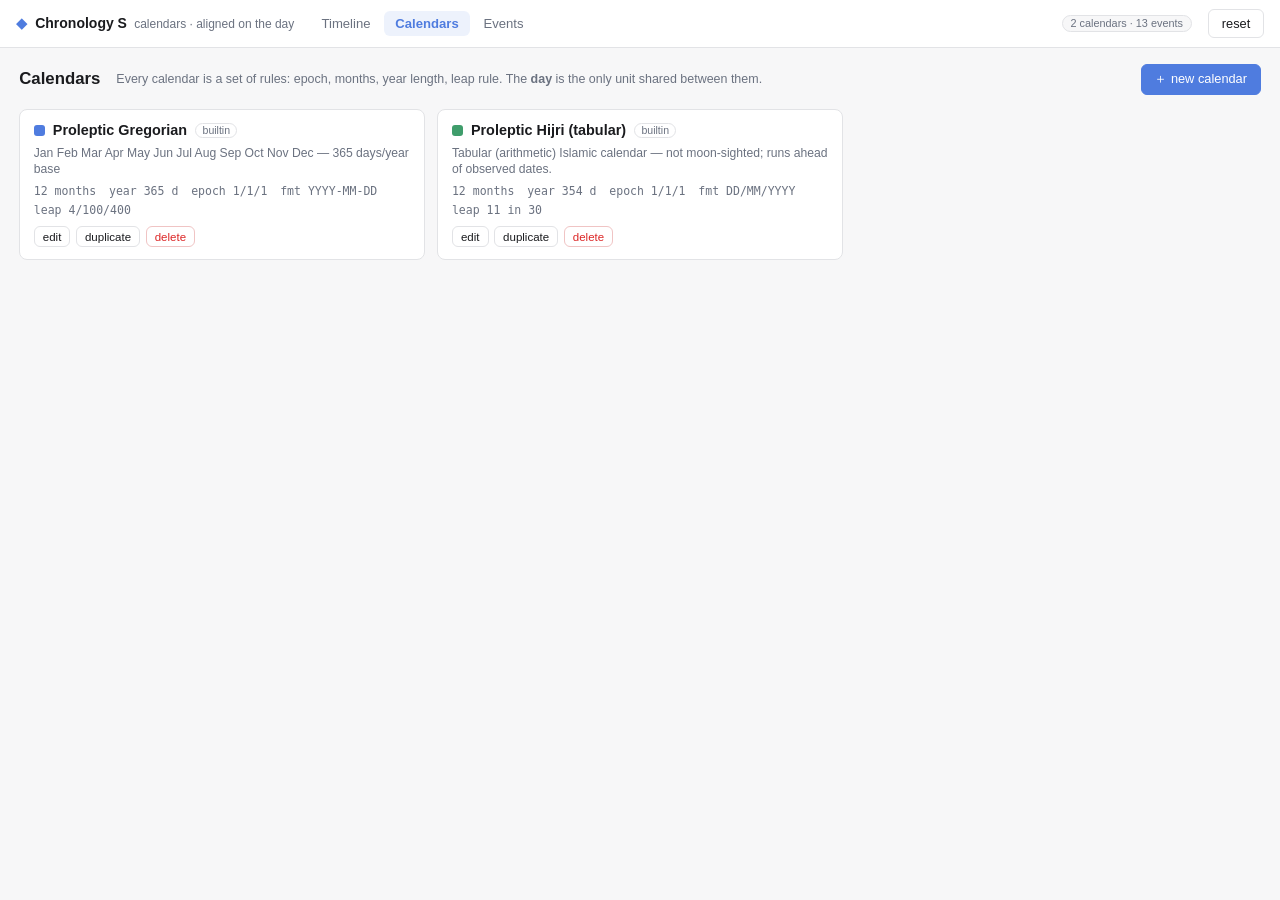
==== calendars.html @ b931f55a "Rebrand from Chronology X to Chronology S The UI still said Chronology X — a leftover from when this" ====
<!DOCTYPE html>
<html lang="en">
<head>
<meta charset="utf-8">
<meta name="viewport" content="width=device-width, initial-scale=1">
<title>Chronology S — Calendars</title>
<link rel="stylesheet" href="cal/styles.css">
</head>
<body>
<header class="top">
  <div class="brand">
    <span class="logo">◆</span>
    <span class="name">Chronology S</span>
    <span class="sub">calendars · aligned on the day</span>
  </div>
  <nav class="tabs">
    <a href="index.html">Timeline</a>
    <a class="on" href="calendars.html">Calendars</a>
    <a href="events.html">Events</a>
  </nav>
  <div class="spacer"></div>
  <span class="chip" id="storeChip" title="dummy data lives in localStorage — nothing is persisted to a server">dummy data</span>
  <button class="btn ghost" id="resetBtn" title="Restore the original dummy data">reset</button>
</header>

<main class="page">
  <div class="bar">
    <h1>Calendars</h1>
    <p class="hint">Every calendar is a set of rules: epoch, months, year length, leap rule.
       The <b>day</b> is the only unit shared between them.</p>
    <div class="spacer"></div>
    <button class="btn primary" id="newCalBtn">＋ new calendar</button>
  </div>

  <div id="calList" class="cards"></div>
  <div id="pageErr" class="err" hidden style="color:var(--danger);font-size:.78rem"></div>
  <div id="empty" class="empty" hidden>No calendars yet. Create one to start.</div>
</main>

<!-- ---- editor drawer ---- -->
<div class="scrim" id="scrim" hidden></div>
<aside class="drawer" id="drawer" hidden aria-label="Calendar editor" style="display:none">
  <div class="drawer-head">
    <h2 id="drawerTitle">Calendar</h2>
    <button class="x" id="drawerClose" title="Close">✕</button>
  </div>

  <div class="drawer-body">
    <label class="fld"><span>Name</span>
      <input id="fName" type="text" placeholder="e.g. Proleptic Gregorian"></label>

    <div class="row2">
      <label class="fld"><span>Epoch — day 1/1/1 is this day</span>
        <span class="stack">
          <select id="fEpochCal"></select>
          <span class="inline">
            <input id="fEpochD" type="number" min="1" max="31" value="1">
            <select id="fEpochM"></select>
            <input id="fEpochY" type="number" value="1">
          </span>
          <small class="err" id="fEpochErr"></small>
        </span>
      </label>
      <label class="fld"><span>Year numbering</span>
        <select id="fEra">
          <option value="ce">Common Era (1, 2, 3 … no year zero)</option>
          <option value="astro">Astronomical (… −1, 0, 1 … year zero exists)</option>
        </select></label>
    </div>

    <div class="fld">
      <span>Months</span>
      <table class="months" id="monthTable">
        <thead><tr><th>#</th><th>Name</th><th>Days</th><th></th></tr></thead>
        <tbody></tbody>
      </table>
      <div class="row">
        <button class="btn sm" id="addMonth">＋ month</button>
        <button class="btn sm" id="addLeapMonth">＋ leap month</button>
      </div>
      <small class="err" id="fMonthsErr"></small>
    </div>

    <div class="fld">
      <span>Leap rule</span>
      <div class="leapopts">
        <label class="radio"><input type="radio" name="leap" value="every4"> Every 4th year</label>
        <label class="radio"><input type="radio" name="leap" value="custom"> 4-year cycle, leap years</label>
        <label class="radio"><input type="radio" name="leap" value="none"> None (fixed year length)</label>
      </div>
      <div class="inline" id="leapCustom">
        <input id="fLeapCycle" type="number" min="4" value="30" title="cycle length in years">
        <input id="fLeapYears" type="text" value="2,3,5,7,10,13,16,18,21,24,26,29" title="leap years within the cycle">
      </div>
      <small class="muted" id="leapHint"></small>
    </div>

    <div class="fld">
      <span>Date format <small class="muted">(tokens: D, DD, M, MM, MMM, YYYY, BCE/CE)</small></span>
      <input id="fFmt" type="text" value="DD/MM/YYYY">
    </div>

    <div class="fld">
      <span>Colour</span>
      <input id="fColor" type="color" value="#4f7cdf">
    </div>

    <div class="fld">
      <span>Built-in preset <small class="muted">(replaces the rule fields below)</small></span>
      <div class="row" id="presets"></div>
    </div>

    <div class="preview">
      <div class="preview-h">Preview — round trip</div>
      <div class="preview-g" id="previewG"></div>
      <small class="err" id="fErr"></small>
    </div>
  </div>

  <div class="drawer-foot">
    <button class="btn danger" id="delBtn" hidden>delete</button>
    <div class="spacer"></div>
    <button class="btn ghost" id="cancelBtn">cancel</button>
    <button class="btn primary" id="saveBtn">save</button>
  </div>
</aside>

<script src="cal/engine.js?cb=20"></script>
<script src="cal/store.js?cb=20"></script>
<script src="cal/calendars.js?cb=20"></script>
</body>
</html>
---- cal/styles.css ----
/* Chronology S — shared UI styles */
:root {
  --bg: #f7f7f8; --surface: #fff; --border: #e2e3e6; --text: #1a1b1e; --muted: #6b7280;
  --accent: #4f7cdf; --accent-soft: #4f7cdf1a; --danger: #dc2626; --radius: 8px;
  --font: -apple-system, BlinkMacSystemFont, "Segoe UI", Roboto, sans-serif;
  --mono: ui-monospace, "SF Mono", Menlo, monospace;
}
* { box-sizing: border-box; }
html, body { height: 100%; }
body { margin: 0; font-family: var(--font); background: var(--bg); color: var(--text); font-size: 14px; }
h1 { font-size: 1.05rem; margin: 0; }
h2 { font-size: .95rem; margin: 0; }
a { color: inherit; }

/* header */
.top { display: flex; align-items: center; gap: 1rem; padding: .55rem 1rem;
  background: var(--surface); border-bottom: 1px solid var(--border); position: sticky; top: 0; z-index: 30; }
.brand { display: flex; align-items: baseline; gap: .45rem; }
.brand .logo { color: var(--accent); font-size: .95rem; }
.brand .name { font-weight: 650; }
.brand .sub { color: var(--muted); font-size: .75rem; }
.tabs { display: flex; gap: .15rem; }
.tabs a { text-decoration: none; font-size: .82rem; padding: .32rem .7rem; border-radius: 6px; color: var(--muted); }
.tabs a:hover { background: var(--bg); color: var(--text); }
.tabs a.on { background: var(--accent-soft); color: var(--accent); font-weight: 600; }
.spacer { flex: 1; }
.chip { font-size: .68rem; color: var(--muted); border: 1px solid var(--border); border-radius: 99px;
  padding: .1rem .5rem; background: var(--bg); }

/* buttons */
.btn { font: inherit; font-size: .8rem; padding: .38rem .8rem; border-radius: 6px; cursor: pointer;
  border: 1px solid var(--border); background: var(--surface); color: var(--text); }
.btn:hover { background: var(--bg); }
.btn.primary { background: var(--accent); border-color: var(--accent); color: #fff; }
.btn.primary:hover { filter: brightness(1.07); }
.btn.ghost { background: transparent; }
.btn.danger { color: var(--danger); border-color: #f0c4c4; }
.btn.danger:hover { background: #fef2f2; }
.btn.sm { font-size: .72rem; padding: .22rem .5rem; }
.btn.x { border: none; background: none; font-size: .9rem; color: var(--muted); padding: .2rem .4rem; }

/* page */
.page { padding: 1rem 1.2rem 2rem; }
.bar { display: flex; align-items: center; gap: 1rem; margin-bottom: .9rem; flex-wrap: wrap; }
.hint { color: var(--muted); font-size: .78rem; margin: 0; max-width: 52rem; }

/* cards (calendar list) */
.cards { display: grid; grid-template-columns: repeat(auto-fill, minmax(320px, 1fr)); gap: .8rem; }
.card { background: var(--surface); border: 1px solid var(--border); border-radius: var(--radius);
  padding: .75rem .85rem; display: flex; flex-direction: column; gap: .4rem; }
.card .top-row { display: flex; align-items: center; gap: .5rem; }
.card .dot { width: 11px; height: 11px; border-radius: 3px; flex: 0 0 auto; }
.card .name { font-weight: 600; font-size: .9rem; }
.card .kind { font-size: .66rem; color: var(--muted); border: 1px solid var(--border);
  border-radius: 99px; padding: .05rem .4rem; }
.card .desc { font-size: .76rem; color: var(--muted); line-height: 1.35; }
.card .meta { display: flex; flex-wrap: wrap; gap: .3rem .8rem; font-size: .72rem; color: var(--muted);
  font-family: var(--mono); }
.card .acts { display: flex; gap: .35rem; margin-top: .2rem; }

/* drawer */
.scrim { position: fixed; inset: 0; background: #0006; z-index: 40; }
.drawer { position: fixed; top: 0; right: 0; height: 100%; width: min(560px, 94vw); z-index: 50;
  background: var(--surface); border-left: 1px solid var(--border); display: flex; flex-direction: column;
  box-shadow: -8px 0 30px #0002; }
.drawer-head { display: flex; align-items: center; justify-content: space-between; padding: .8rem 1rem;
  border-bottom: 1px solid var(--border); }
.drawer-body { padding: 1rem; overflow-y: auto; display: flex; flex-direction: column; gap: .9rem; }
.drawer-foot { padding: .8rem 1rem; border-top: 1px solid var(--border); display: flex; gap: .5rem; align-items: center; }
.row2 { display: grid; grid-template-columns: 1fr 1fr; gap: .7rem; }
.row { display: flex; gap: .4rem; align-items: center; flex-wrap: wrap; }
.inline { display: inline-flex; gap: .35rem; align-items: center; }

/* form fields */
.fld { display: flex; flex-direction: column; gap: .3rem; }
.fld > span { font-size: .74rem; font-weight: 600; color: var(--muted); }
input, select { font: inherit; font-size: .82rem; padding: .36rem .5rem; border: 1px solid var(--border);
  border-radius: 6px; background: var(--surface); color: var(--text); width: 100%; }
input[type="color"] { padding: .1rem; height: 2rem; width: 3rem; }
input[type="radio"] { width: auto; }
.stack { display: flex; flex-direction: column; gap: .3rem; }
.err { color: var(--danger); font-size: .72rem; min-height: 0; }
.muted { color: var(--muted); font-weight: 400; font-size: .72rem; }
.radio { display: flex; align-items: center; gap: .35rem; font-size: .8rem; }
.leapopts { display: flex; flex-direction: column; gap: .3rem; }

/* months table */
.months { width: 100%; border-collapse: collapse; font-size: .8rem; }
.months th { text-align: left; font-size: .68rem; color: var(--muted); font-weight: 600; padding: .2rem .3rem; }
.months td { padding: .14rem .2rem; border-top: 1px solid var(--border); }
.months input { padding: .22rem .35rem; font-size: .78rem; }
.months .nm { width: 55%; }
.months .dy { width: 5.5rem; }

/* presets */
.preset { font-size: .72rem; border: 1px solid var(--border); border-radius: 99px; padding: .2rem .6rem;
  cursor: pointer; background: var(--surface); }
.preset:hover { border-color: var(--accent); color: var(--accent); }

/* preview + conversions */
.preview { border-top: 1px dashed var(--border); padding-top: .7rem; display: flex; flex-direction: column; gap: .4rem; }
.preview-h { font-size: .74rem; font-weight: 600; color: var(--muted); }
.preview-g { display: grid; grid-template-columns: repeat(auto-fill, minmax(180px, 1fr)); gap: .3rem .8rem;
  font-family: var(--mono); font-size: .74rem; }
.conv { display: flex; flex-direction: column; gap: .25rem; font-size: .78rem; }
.conv .line { display: flex; gap: .5rem; align-items: baseline; }
.conv .sw { width: 9px; height: 9px; border-radius: 2px; flex: 0 0 auto; align-self: center; }
.conv .nm { color: var(--muted); font-size: .72rem; min-width: 8.5rem; }

/* empty */
.empty { color: var(--muted); text-align: center; padding: 3rem; font-size: .85rem; }

/* events table */
.search { width: 200px; }
.tablewrap { background: var(--surface); border: 1px solid var(--border); border-radius: var(--radius);
  overflow: hidden; }
.tbl { width: 100%; border-collapse: collapse; font-size: .8rem; }
.tbl th { text-align: left; font-size: .68rem; text-transform: uppercase; letter-spacing: .03em;
  color: var(--muted); padding: .5rem .7rem; border-bottom: 1px solid var(--border); background: var(--bg); }
.tbl td { padding: .5rem .7rem; border-bottom: 1px solid var(--border); vertical-align: top; }
.tbl tr:last-child td { border-bottom: none; }
.tbl .grow { width: 40%; }
.tbl .ttl { font-weight: 550; }
.tbl .note { color: var(--muted); font-size: .72rem; }
.tbl .mono { font-family: var(--mono); font-size: .74rem; }
.tbl .acts { white-space: nowrap; }
.other { display: flex; flex-direction: column; gap: .15rem; }
.other .line { display: flex; gap: .4rem; font-family: var(--mono); font-size: .72rem; align-items: baseline; }
.other .sw { width: 8px; height: 8px; border-radius: 2px; flex: 0 0 auto; align-self: center; }

/* ---------- timeline (index.html) ---------- */
.tl-nav { display: flex; gap: .35rem; align-items: center; flex-wrap: wrap; margin-bottom: .6rem; }
.tl-nav .range { font-family: var(--mono); font-size: .72rem; color: var(--muted); }
#vt-scroll { overflow: auto; height: calc(100vh - 140px); border: 1px solid var(--border);
  border-radius: var(--radius); background: var(--surface); position: relative; }
#vt-inner { position: relative; display: flex; min-width: max-content; }
/* year ruler — sticky, labels only, NOT a data column */
.ruler { position: sticky; left: 0; z-index: 8; flex: 0 0 auto;
  background: #fafafbee; border-right: 1px solid var(--border); }
.ruler .col-head { justify-content: flex-start; }
.ruler-body { position: relative; }
.ruler-lab { position: absolute; left: .35rem; transform: translateY(-50%);
  font-family: var(--mono); font-size: .64rem; color: var(--muted); white-space: nowrap; }
.col { position: relative; border-right: 1px solid var(--border); flex: 0 0 auto; }
.col-head { position: sticky; top: 0; z-index: 6; background: #fafafbee; padding: .4rem .5rem;
  border-bottom: 1px solid var(--border); font-size: .74rem; font-weight: 600; min-height: 2.9rem; }
.col-head .sub { display: block; font-weight: 400; font-size: .64rem; color: var(--muted); font-family: var(--mono); }
.col-head .dot { display: inline-block; width: 9px; height: 9px; border-radius: 2px; margin-right: .3rem; }
.col-body { position: relative; }
.mark { position: absolute; left: 3px; right: 3px; border-radius: 3px; opacity: .5; }
.mark.year { height: 1px; background: var(--border); }
.mark.dec { height: 1px; background: #d7dae0; }
.mark.lab { font-family: var(--mono); font-size: .62rem; color: var(--muted); background: none;
  transform: translateY(-50%); padding-left: .3rem; height: auto; }
.axis-lab { position: absolute; right: .35rem; transform: translateY(-50%);
  font-family: var(--mono); font-size: .64rem; color: var(--muted); }
.ev { position: absolute; border: 1px solid; border-radius: 5px; padding: .12rem .3rem;
  font-size: .68rem; line-height: 1.2; background: #fff; overflow: hidden; cursor: default; white-space: nowrap; }
.ev.point { height: auto; }
.ev .yr { font-family: var(--mono); font-size: .6rem; color: var(--muted); }
.cross { position: absolute; left: 0; right: 0; border-top: 1px dashed var(--accent); z-index: 9;
  pointer-events: none; }
.readout { position: fixed; bottom: .7rem; left: 50%; transform: translateX(-50%); z-index: 20;
  background: #1f2937ee; color: #fff; font-family: var(--mono); font-size: .72rem;
  padding: .3rem .7rem; border-radius: 99px; pointer-events: none; opacity: 0; transition: opacity .12s; }
.readout.on { opacity: 1; }
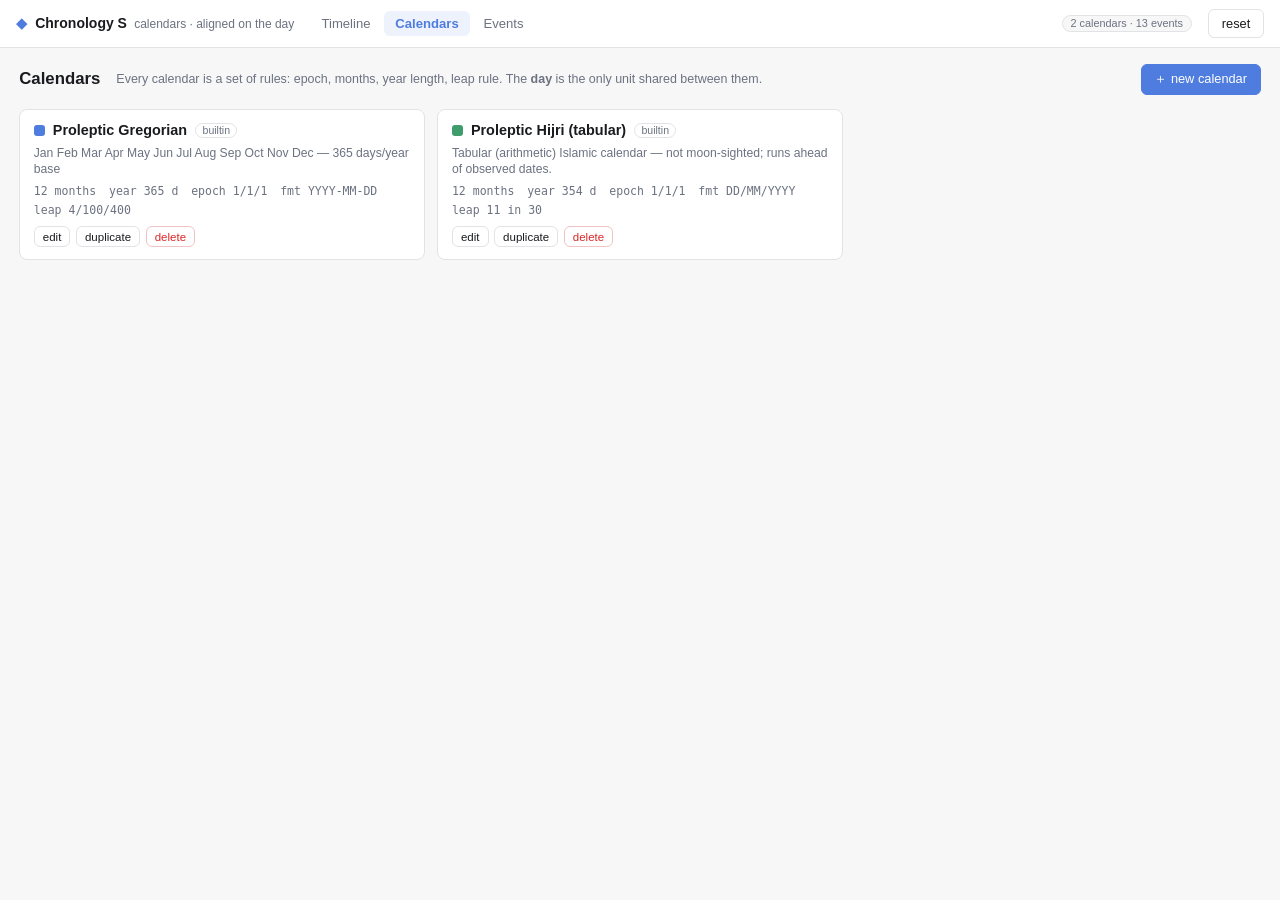
==== commit 848d9f7c: "Fix header height drift and crosshair offset (found by real-browser check) Verified against rendered" ====
--- a/calendars.html
+++ b/calendars.html
@@ -125,8 +125,8 @@
   </div>
 </aside>
 
-<script src="cal/engine.js?cb=20"></script>
-<script src="cal/store.js?cb=20"></script>
-<script src="cal/calendars.js?cb=20"></script>
+<script src="cal/engine.js?cb=30"></script>
+<script src="cal/store.js?cb=30"></script>
+<script src="cal/calendars.js?cb=30"></script>
 </body>
 </html>
--- a/cal/styles.css
+++ b/cal/styles.css
@@ -142,9 +142,15 @@
 .ruler-lab { position: absolute; left: .35rem; transform: translateY(-50%);
   font-family: var(--mono); font-size: .64rem; color: var(--muted); white-space: nowrap; }
 .col { position: relative; border-right: 1px solid var(--border); flex: 0 0 auto; }
+/* Fixed height, NOT min-height: a wrapping column name (e.g. "Proleptic Hijri
+   (tabular)") would otherwise stretch one header and break ruler/column
+   alignment by exactly the extra line. */
 .col-head { position: sticky; top: 0; z-index: 6; background: #fafafbee; padding: .4rem .5rem;
-  border-bottom: 1px solid var(--border); font-size: .74rem; font-weight: 600; min-height: 2.9rem; }
-.col-head .sub { display: block; font-weight: 400; font-size: .64rem; color: var(--muted); font-family: var(--mono); }
+  border-bottom: 1px solid var(--border); font-size: .74rem; font-weight: 600;
+  height: 2.9rem; overflow: hidden; display: flex; flex-direction: column;
+  justify-content: flex-start; }
+.col-head .sub { display: block; font-weight: 400; font-size: .64rem; color: var(--muted);
+  font-family: var(--mono); white-space: nowrap; overflow: hidden; text-overflow: ellipsis; }
 .col-head .dot { display: inline-block; width: 9px; height: 9px; border-radius: 2px; margin-right: .3rem; }
 .col-body { position: relative; }
 .mark { position: absolute; left: 3px; right: 3px; border-radius: 3px; opacity: .5; }
@@ -158,8 +164,10 @@
   font-size: .68rem; line-height: 1.2; background: #fff; overflow: hidden; cursor: default; white-space: nowrap; }
 .ev.point { height: auto; }
 .ev .yr { font-family: var(--mono); font-size: .6rem; color: var(--muted); }
-.cross { position: absolute; left: 0; right: 0; border-top: 1px dashed var(--accent); z-index: 9;
-  pointer-events: none; }
+.cross { position: absolute; top: 0; border-top: 1px dashed var(--accent); z-index: 9;
+  pointer-events: none;
+  /* span every column even though it lives inside the first column's body */
+  width: 9999px; max-width: none; left: 0; right: auto; }
 .readout { position: fixed; bottom: .7rem; left: 50%; transform: translateX(-50%); z-index: 20;
   background: #1f2937ee; color: #fff; font-family: var(--mono); font-size: .72rem;
   padding: .3rem .7rem; border-radius: 99px; pointer-events: none; opacity: 0; transition: opacity .12s; }
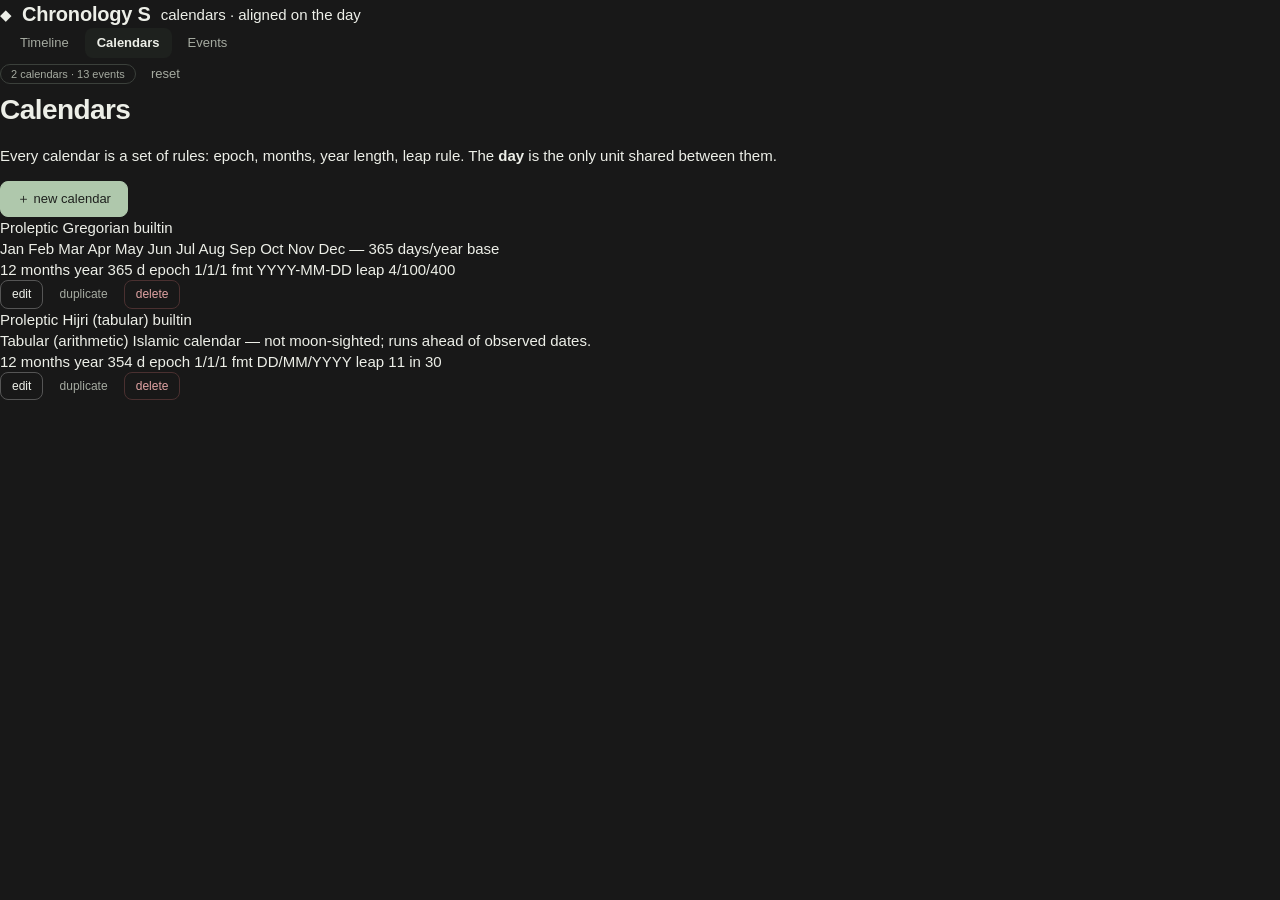
==== commit 2926f997: "Header/toolbar restructure - removed the 'One moment, many dates' heading and its date/sub line - mo" ====
--- a/calendars.html
+++ b/calendars.html
@@ -4,7 +4,7 @@
 <meta charset="utf-8">
 <meta name="viewport" content="width=device-width, initial-scale=1">
 <title>Chronology S — Calendars</title>
-<link rel="stylesheet" href="cal/styles.css">
+<link rel="stylesheet" href="cal/styles.css?cb=4">
 </head>
 <body>
 <header class="top">
--- a/cal/styles.css
+++ b/cal/styles.css
@@ -1,174 +1,242 @@
-/* Chronology S — shared UI styles */
+/* Chronology S — dark theme.
+   Palette SAMPLED from the reference screenshot (2026-11-17), not eyeballed:
+   the reference is green-tinted charcoal, not neutral grey. */
 :root {
-  --bg: #f7f7f8; --surface: #fff; --border: #e2e3e6; --text: #1a1b1e; --muted: #6b7280;
-  --accent: #4f7cdf; --accent-soft: #4f7cdf1a; --danger: #dc2626; --radius: 8px;
-  --font: -apple-system, BlinkMacSystemFont, "Segoe UI", Roboto, sans-serif;
+  --bg: #181818;          /* outer canvas                      */
+  --panel: #282c28;       /* main panel / sidebar              */
+  --panel-2: #1e211e;     /* inset / hover / header            */
+  --border: #3b403b;      /* dividers                          */
+  --border-soft: #333833; /* faint dividers                    */
+  --text: #edefe8;        /* off-white, slightly warm          */
+  --muted: #a5aaa0;       /* secondary text                    */
+  --accent: #afc8ac;      /* sage                               */
+  --accent-ink: #1e211e;
+  --accent-dim: #8fa88f;
+  --radius: 24px;
+  --radius-sm: 8px;
+  --font: -apple-system, BlinkMacSystemFont, "SF Pro Display", "Inter", "Segoe UI", Roboto, sans-serif;
   --mono: ui-monospace, "SF Mono", Menlo, monospace;
+  --shadow: 0 20px 40px rgba(0, 0, 0, .5);
 }
 * { box-sizing: border-box; }
 html, body { height: 100%; }
-body { margin: 0; font-family: var(--font); background: var(--bg); color: var(--text); font-size: 14px; }
-h1 { font-size: 1.05rem; margin: 0; }
+body { margin: 0; font-family: var(--font); background: var(--bg); color: var(--text);
+       font-size: 15px; line-height: 1.4; }
+a { color: inherit; }
+h1 { font-size: 28px; font-weight: 700; margin: 0; letter-spacing: -.02em; }
 h2 { font-size: .95rem; margin: 0; }
-a { color: inherit; }
-
-/* header */
-.top { display: flex; align-items: center; gap: 1rem; padding: .55rem 1rem;
-  background: var(--surface); border-bottom: 1px solid var(--border); position: sticky; top: 0; z-index: 30; }
-.brand { display: flex; align-items: baseline; gap: .45rem; }
-.brand .logo { color: var(--accent); font-size: .95rem; }
-.brand .name { font-weight: 650; }
-.brand .sub { color: var(--muted); font-size: .75rem; }
-.tabs { display: flex; gap: .15rem; }
-.tabs a { text-decoration: none; font-size: .82rem; padding: .32rem .7rem; border-radius: 6px; color: var(--muted); }
-.tabs a:hover { background: var(--bg); color: var(--text); }
-.tabs a.on { background: var(--accent-soft); color: var(--accent); font-weight: 600; }
+
+/* ---------- shell ---------- */
+.app { display: flex; flex-direction: column; height: 100vh; padding: 20px; gap: 0; }
+.topbar { display: flex; align-items: center; gap: 16px; background: var(--panel);
+          border: 1px solid var(--border-soft); border-radius: var(--radius) var(--radius) 0 0;
+          padding: 16px 20px; min-height: 60px; }
+.brand { display: flex; align-items: center; gap: 10px; }
+.brand .mark { width: 32px; height: 32px; border-radius: 50%; background: #343833;
+               display: grid; place-items: center; flex: 0 0 auto; }
+.brand .mark svg { width: 17px; height: 17px; stroke: var(--muted); }
+.brand .name { font-size: 20px; font-weight: 700; letter-spacing: -.01em; }
+.tabs { display: flex; gap: 4px; margin-left: 8px; }
+.tabs a { text-decoration: none; font-size: 13px; padding: 6px 12px; border-radius: var(--radius-sm);
+          color: var(--muted); }
+.tabs a:hover { color: var(--text); background: var(--panel-2); }
+.tabs a.on { background: var(--panel-2); color: var(--text); font-weight: 600; }
 .spacer { flex: 1; }
-.chip { font-size: .68rem; color: var(--muted); border: 1px solid var(--border); border-radius: 99px;
-  padding: .1rem .5rem; background: var(--bg); }
-
-/* buttons */
-.btn { font: inherit; font-size: .8rem; padding: .38rem .8rem; border-radius: 6px; cursor: pointer;
-  border: 1px solid var(--border); background: var(--surface); color: var(--text); }
-.btn:hover { background: var(--bg); }
-.btn.primary { background: var(--accent); border-color: var(--accent); color: #fff; }
-.btn.primary:hover { filter: brightness(1.07); }
-.btn.ghost { background: transparent; }
-.btn.danger { color: var(--danger); border-color: #f0c4c4; }
-.btn.danger:hover { background: #fef2f2; }
-.btn.sm { font-size: .72rem; padding: .22rem .5rem; }
-.btn.x { border: none; background: none; font-size: .9rem; color: var(--muted); padding: .2rem .4rem; }
-
-/* page */
-.page { padding: 1rem 1.2rem 2rem; }
-.bar { display: flex; align-items: center; gap: 1rem; margin-bottom: .9rem; flex-wrap: wrap; }
-.hint { color: var(--muted); font-size: .78rem; margin: 0; max-width: 52rem; }
-
-/* cards (calendar list) */
-.cards { display: grid; grid-template-columns: repeat(auto-fill, minmax(320px, 1fr)); gap: .8rem; }
-.card { background: var(--surface); border: 1px solid var(--border); border-radius: var(--radius);
-  padding: .75rem .85rem; display: flex; flex-direction: column; gap: .4rem; }
-.card .top-row { display: flex; align-items: center; gap: .5rem; }
-.card .dot { width: 11px; height: 11px; border-radius: 3px; flex: 0 0 auto; }
-.card .name { font-weight: 600; font-size: .9rem; }
-.card .kind { font-size: .66rem; color: var(--muted); border: 1px solid var(--border);
-  border-radius: 99px; padding: .05rem .4rem; }
-.card .desc { font-size: .76rem; color: var(--muted); line-height: 1.35; }
-.card .meta { display: flex; flex-wrap: wrap; gap: .3rem .8rem; font-size: .72rem; color: var(--muted);
-  font-family: var(--mono); }
-.card .acts { display: flex; gap: .35rem; margin-top: .2rem; }
-
-/* drawer */
-.scrim { position: fixed; inset: 0; background: #0006; z-index: 40; }
-.drawer { position: fixed; top: 0; right: 0; height: 100%; width: min(560px, 94vw); z-index: 50;
-  background: var(--surface); border-left: 1px solid var(--border); display: flex; flex-direction: column;
-  box-shadow: -8px 0 30px #0002; }
-.drawer-head { display: flex; align-items: center; justify-content: space-between; padding: .8rem 1rem;
-  border-bottom: 1px solid var(--border); }
-.drawer-body { padding: 1rem; overflow-y: auto; display: flex; flex-direction: column; gap: .9rem; }
-.drawer-foot { padding: .8rem 1rem; border-top: 1px solid var(--border); display: flex; gap: .5rem; align-items: center; }
-.row2 { display: grid; grid-template-columns: 1fr 1fr; gap: .7rem; }
-.row { display: flex; gap: .4rem; align-items: center; flex-wrap: wrap; }
-.inline { display: inline-flex; gap: .35rem; align-items: center; }
-
-/* form fields */
-.fld { display: flex; flex-direction: column; gap: .3rem; }
-.fld > span { font-size: .74rem; font-weight: 600; color: var(--muted); }
-input, select { font: inherit; font-size: .82rem; padding: .36rem .5rem; border: 1px solid var(--border);
-  border-radius: 6px; background: var(--surface); color: var(--text); width: 100%; }
-input[type="color"] { padding: .1rem; height: 2rem; width: 3rem; }
+.chip { font-size: 11px; color: var(--muted); border: 1px solid var(--border);
+       border-radius: 99px; padding: 3px 10px; background: transparent; }
+
+/* ---------- buttons ---------- */
+.btn { font: inherit; font-size: 13px; padding: 8px 16px; border-radius: var(--radius-sm);
+       cursor: pointer; border: 1px solid #555; background: transparent; color: var(--text); }
+.btn:hover { background: var(--panel-2); }
+.btn.primary { background: var(--accent); border-color: var(--accent); color: var(--accent-ink);
+               font-weight: 500; }
+.btn.primary:hover { filter: brightness(1.06); }
+.btn.pill { border-radius: 20px; color: var(--muted); }
+.btn.ghost { border-color: transparent; color: var(--muted); padding: 6px 10px; }
+.btn.ghost:hover { color: var(--text); background: var(--panel-2); }
+.btn.danger { color: #e0a3a3; border-color: #4a3030; }
+.btn.danger:hover { background: #2a1c1c; }
+.btn.sm { font-size: 12px; padding: 5px 11px; }
+.btn.icon { width: 34px; height: 34px; padding: 0; display: grid; place-items: center;
+            border-radius: var(--radius-sm); font-size: 15px; line-height: 1; }
+
+/* ---------- body: sidebar + main ---------- */
+.body { flex: 1; display: flex; min-height: 0; background: var(--panel);
+        border: 1px solid var(--border-soft); border-top: none;
+        border-radius: 0 0 var(--radius) var(--radius); overflow: hidden; }
+.side { width: 260px; flex: 0 0 260px; border-right: 1px solid var(--border);
+        padding: 20px; overflow-y: auto; background: var(--panel-2); }
+.side .label { font-size: 11px; letter-spacing: 1px; text-transform: uppercase;
+               color: var(--muted); margin: 0 0 14px; font-weight: 600; }
+.side .label:not(:first-child) { margin-top: 26px; }
+
+.cal-item { display: flex; align-items: center; gap: 10px; padding: 9px 8px;
+            border-radius: var(--radius-sm); cursor: default; }
+.cal-item:hover { background: var(--panel-2); }
+.cal-item.off { opacity: .42; }
+.cal-item .dot { width: 8px; height: 8px; border-radius: 50%; flex: 0 0 auto; }
+.cal-item .txt { flex: 1; min-width: 0; }
+.cal-item .t { font-size: 15px; color: var(--text); white-space: nowrap; overflow: hidden;
+               text-overflow: ellipsis; }
+.cal-item .s { font-size: 12px; color: var(--muted); white-space: nowrap; overflow: hidden;
+               text-overflow: ellipsis; }
+.cal-item .acts { display: none; gap: 2px; }
+.cal-item:hover .acts { display: flex; }
+.cal-item .acts .btn { width: 24px; height: 24px; padding: 0; font-size: 12px; }
+
+/* checkbox */
+.cb { width: 16px; height: 16px; border-radius: 4px; border: 1px solid #555;
+      background: transparent; flex: 0 0 auto; cursor: pointer; position: relative; padding: 0; }
+.cb[aria-checked="true"] { background: var(--accent-dim); border-color: var(--accent-dim); }
+.cb[aria-checked="true"]::after { content: ""; position: absolute; left: 4.5px; top: 2px;
+      width: 4px; height: 8px; border: solid #fff; border-width: 0 2px 2px 0;
+      transform: rotate(42deg); }
+
+.main { flex: 1; min-width: 0; display: flex; flex-direction: column; overflow: hidden;
+        background: var(--panel); padding: 16px 0 0; }
+.main-head { padding: 22px 20px 14px; }
+.main-head .sub { color: var(--muted); font-size: 15px; margin-top: 6px; }
+.main-head .row { display: flex; align-items: center; gap: 10px; }
+.main-head .nav { margin-left: auto; display: flex; align-items: center; gap: 6px; }
+/* the toolbar select must hug its content — the generic input/select width:100%
+   rule otherwise makes it 900px wide and wraps the whole toolbar */
+.select { font: inherit; font-size: 13px; padding: 7px 12px; border-radius: var(--radius-sm);
+          border: 1px solid #555; background: transparent; color: var(--text); width: auto; }
+
+/* ---------- timeline ---------- */
+/* The timeline sits in its own inset panel: rounded corners on the darker
+   canvas, distinct from the lighter sidebar/tools around it. */
+.tl-panel { background: var(--bg); border: 1px solid var(--border-soft);
+            border-radius: var(--radius); margin: 0 16px 16px; overflow: hidden;
+            display: flex; flex-direction: column; min-height: 0; }
+.tl-tools { display: flex; align-items: center; gap: 8px; padding: 10px 16px;
+            background: var(--panel-2); border-bottom: 1px solid var(--border-soft);
+            flex-wrap: wrap; }
+.tl-tools .range { margin-left: auto; font-family: var(--mono); font-size: 12px; color: var(--muted); }
+/* slim, centred readout strip — just tall enough for one line */
+.tl-range { padding: 5px 16px; background: var(--panel-2); border-bottom: 1px solid var(--border-soft);
+            text-align: center; }
+.tl-range .range { font-family: var(--mono); font-size: 11px; color: var(--muted); }
+#vt-scroll { flex: 1; overflow: auto; position: relative; background: var(--bg);
+             border-radius: 0 0 calc(var(--radius) - 1px) calc(var(--radius) - 1px); }
+#vt-inner { position: relative; display: flex; min-width: max-content; }
+
+/* year ruler — matches the panel so its sticky header reads as one surface */
+.ruler { position: sticky; left: 0; z-index: 8; flex: 0 0 auto; width: 78px;
+         background: var(--panel); border-right: 1px solid var(--border); }
+.ruler .col-head { background: var(--panel); }
+.ruler-body { position: relative; }
+.ruler-lab { position: absolute; left: 10px; transform: translateY(-50%);
+             font-family: var(--mono); font-size: 11px; color: var(--muted); white-space: nowrap; }
+
+.col { position: relative; border-right: 1px solid var(--border-soft); flex: 0 0 auto; }
+.col-head { position: sticky; top: 0; z-index: 6; background: var(--panel); padding: 10px 12px;
+            border-bottom: 1px solid var(--border); font-size: 14px; font-weight: 600;
+            height: 46px; overflow: hidden; display: flex; flex-direction: column;
+            justify-content: flex-start; }
+.col-head .sub { display: block; font-weight: 400; font-size: 11px; color: var(--muted);
+                 font-family: var(--mono); white-space: nowrap; overflow: hidden;
+                 text-overflow: ellipsis; }
+.col-head .dot { display: inline-block; width: 8px; height: 8px; border-radius: 50%;
+                 margin-right: 6px; vertical-align: middle; }
+.col-head .tag { display: inline-block; font-size: 10px; color: var(--muted);
+                 border: 1px solid var(--border); border-radius: 99px; padding: 0 6px;
+                 margin-left: 6px; font-weight: 400; vertical-align: middle; }
+.col-head .warn { display: block; font-size: 10px; color: #e0a3a3; }
+.col-body { position: relative; }
+
+.mark { position: absolute; left: 4px; right: 4px; border-radius: 2px; opacity: .5; }
+.mark.year { height: 1px; background: var(--border); }
+.mark.dec { height: 1px; background: #2c2c2e; }
+.mark.lab { font-family: var(--mono); font-size: 10px; color: var(--muted); background: none;
+            transform: translateY(-50%); padding-left: 8px; height: auto; opacity: 1; }
+
+.ev { position: absolute; border: none; border-radius: var(--radius-sm); padding: 5px 10px;
+      font-size: 13px; line-height: 1.25; color: #fff; overflow: hidden; cursor: default;
+      white-space: nowrap; text-overflow: ellipsis; background: #364038; }
+.ev .yr { display: block; font-family: var(--mono); font-size: 10px; opacity: .75; }
+.ev.point { height: auto; }
+.ev.span { opacity: .85; }
+
+.cross { position: absolute; top: 0; border-top: 1px dashed var(--accent); z-index: 9;
+         pointer-events: none; width: 9999px; left: 0; right: auto; }
+
+.readout { position: fixed; bottom: 26px; left: 50%; transform: translateX(-50%); z-index: 20;
+           background: #2c2c2e; color: var(--text); font-family: var(--mono); font-size: 12px;
+           padding: 7px 14px; border-radius: 99px; pointer-events: none; opacity: 0;
+           transition: opacity .12s; border: 1px solid var(--border); }
+.readout.on { opacity: 1; }
+
+/* footer legend */
+.legend { display: flex; align-items: center; gap: 14px; padding: 10px 20px;
+          border-top: 1px solid var(--border-soft); font-size: 11px; color: var(--muted);
+          flex-wrap: wrap; }
+.legend .k { display: inline-flex; align-items: center; gap: 5px; }
+.legend .sw { width: 8px; height: 8px; border-radius: 2px; }
+
+/* ---------- drawer (calendar editor) ---------- */
+.scrim { position: fixed; inset: 0; background: rgba(0,0,0,.6); z-index: 40; }
+.drawer { position: fixed; top: 0; right: 0; height: 100%; width: min(520px, 94vw); z-index: 50;
+          background: var(--panel); border-left: 1px solid var(--border); display: flex;
+          flex-direction: column; box-shadow: -12px 0 40px rgba(0,0,0,.5); }
+.drawer-head { display: flex; align-items: center; justify-content: space-between; padding: 16px 20px;
+                border-bottom: 1px solid var(--border-soft); }
+.drawer-body { padding: 20px; overflow-y: auto; display: flex; flex-direction: column; gap: 16px; }
+.drawer-foot { padding: 14px 20px; border-top: 1px solid var(--border-soft); display: flex;
+               gap: 8px; align-items: center; }
+.row2 { display: grid; grid-template-columns: 1fr 1fr; gap: 12px; }
+.row { display: flex; gap: 8px; align-items: center; flex-wrap: wrap; }
+.inline { display: inline-flex; gap: 6px; align-items: center; }
+
+.fld { display: flex; flex-direction: column; gap: 6px; }
+.fld > span { font-size: 11px; letter-spacing: 1px; text-transform: uppercase; color: var(--muted);
+              font-weight: 600; }
+input, select { font: inherit; font-size: 13px; padding: 8px 11px; border: 1px solid #555;
+                border-radius: var(--radius-sm); background: var(--panel-2); color: var(--text);
+                width: auto; }
+/* form fields inside the drawers/tables fill their column; toolbar selects hug */
+.fld input, .fld select, .months input, .tbl input, .tbl select { width: 100%; }
+input[type="color"] { padding: 2px; height: 34px; width: 52px; }
 input[type="radio"] { width: auto; }
-.stack { display: flex; flex-direction: column; gap: .3rem; }
-.err { color: var(--danger); font-size: .72rem; min-height: 0; }
-.muted { color: var(--muted); font-weight: 400; font-size: .72rem; }
-.radio { display: flex; align-items: center; gap: .35rem; font-size: .8rem; }
-.leapopts { display: flex; flex-direction: column; gap: .3rem; }
-
-/* months table */
-.months { width: 100%; border-collapse: collapse; font-size: .8rem; }
-.months th { text-align: left; font-size: .68rem; color: var(--muted); font-weight: 600; padding: .2rem .3rem; }
-.months td { padding: .14rem .2rem; border-top: 1px solid var(--border); }
-.months input { padding: .22rem .35rem; font-size: .78rem; }
-.months .nm { width: 55%; }
-.months .dy { width: 5.5rem; }
-
-/* presets */
-.preset { font-size: .72rem; border: 1px solid var(--border); border-radius: 99px; padding: .2rem .6rem;
-  cursor: pointer; background: var(--surface); }
-.preset:hover { border-color: var(--accent); color: var(--accent); }
-
-/* preview + conversions */
-.preview { border-top: 1px dashed var(--border); padding-top: .7rem; display: flex; flex-direction: column; gap: .4rem; }
-.preview-h { font-size: .74rem; font-weight: 600; color: var(--muted); }
-.preview-g { display: grid; grid-template-columns: repeat(auto-fill, minmax(180px, 1fr)); gap: .3rem .8rem;
-  font-family: var(--mono); font-size: .74rem; }
-.conv { display: flex; flex-direction: column; gap: .25rem; font-size: .78rem; }
-.conv .line { display: flex; gap: .5rem; align-items: baseline; }
-.conv .sw { width: 9px; height: 9px; border-radius: 2px; flex: 0 0 auto; align-self: center; }
-.conv .nm { color: var(--muted); font-size: .72rem; min-width: 8.5rem; }
-
-/* empty */
-.empty { color: var(--muted); text-align: center; padding: 3rem; font-size: .85rem; }
-
-/* events table */
+.stack { display: flex; flex-direction: column; gap: 6px; }
+.err { color: #e0a3a3; font-size: 12px; }
+.muted { color: var(--muted); font-size: 11px; font-weight: 400; }
+.radio { display: flex; align-items: center; gap: 6px; font-size: 13px; }
+.leapopts { display: flex; flex-direction: column; gap: 6px; }
+.months { width: 100%; border-collapse: collapse; font-size: 13px; }
+.months th { text-align: left; font-size: 10px; letter-spacing: 1px; text-transform: uppercase;
+             color: var(--muted); font-weight: 600; padding: 4px 6px; }
+.months td { padding: 3px 4px; border-top: 1px solid var(--border-soft); }
+.months input { padding: 5px 8px; font-size: 13px; }
+.preset { font-size: 12px; border: 1px solid #555; border-radius: 99px; padding: 4px 12px;
+          cursor: pointer; background: transparent; color: var(--text); }
+.preset:hover { border-color: var(--accent-dim); color: var(--accent); }
+.preview { border-top: 1px solid var(--border-soft); padding-top: 14px; display: flex;
+           flex-direction: column; gap: 8px; }
+.preview-h { font-size: 11px; letter-spacing: 1px; text-transform: uppercase; color: var(--muted);
+             font-weight: 600; }
+.preview-g { display: grid; grid-template-columns: repeat(auto-fill, minmax(180px, 1fr));
+             gap: 4px 16px; font-family: var(--mono); font-size: 12px; }
+.conv { display: flex; flex-direction: column; gap: 5px; font-size: 13px; }
+.conv .line { display: flex; gap: 8px; align-items: baseline; }
+.conv .sw { width: 8px; height: 8px; border-radius: 2px; flex: 0 0 auto; align-self: center; }
+.conv .nm { color: var(--muted); font-size: 11px; min-width: 96px; }
+.empty { color: var(--muted); text-align: center; padding: 48px; font-size: 14px; }
+
+/* event table (events page) */
+.tablewrap { flex: 1; overflow: auto; padding: 20px; }
+.tbl { width: 100%; border-collapse: collapse; font-size: 13px; }
+.tbl th { text-align: left; font-size: 10px; letter-spacing: 1px; text-transform: uppercase;
+          color: var(--muted); font-weight: 600; padding: 8px 12px;
+          border-bottom: 1px solid var(--border); }
+.tbl td { padding: 10px 12px; border-bottom: 1px solid var(--border-soft); vertical-align: top; }
+.tbl tr:last-child td { border-bottom: none; }
+.tbl .grow { width: 38%; }
+.tbl .ttl { font-weight: 500; }
+.tbl .note { color: var(--muted); font-size: 11px; }
+.tbl .mono { font-family: var(--mono); font-size: 12px; }
 .search { width: 200px; }
-.tablewrap { background: var(--surface); border: 1px solid var(--border); border-radius: var(--radius);
-  overflow: hidden; }
-.tbl { width: 100%; border-collapse: collapse; font-size: .8rem; }
-.tbl th { text-align: left; font-size: .68rem; text-transform: uppercase; letter-spacing: .03em;
-  color: var(--muted); padding: .5rem .7rem; border-bottom: 1px solid var(--border); background: var(--bg); }
-.tbl td { padding: .5rem .7rem; border-bottom: 1px solid var(--border); vertical-align: top; }
-.tbl tr:last-child td { border-bottom: none; }
-.tbl .grow { width: 40%; }
-.tbl .ttl { font-weight: 550; }
-.tbl .note { color: var(--muted); font-size: .72rem; }
-.tbl .mono { font-family: var(--mono); font-size: .74rem; }
-.tbl .acts { white-space: nowrap; }
-.other { display: flex; flex-direction: column; gap: .15rem; }
-.other .line { display: flex; gap: .4rem; font-family: var(--mono); font-size: .72rem; align-items: baseline; }
-.other .sw { width: 8px; height: 8px; border-radius: 2px; flex: 0 0 auto; align-self: center; }
-
-/* ---------- timeline (index.html) ---------- */
-.tl-nav { display: flex; gap: .35rem; align-items: center; flex-wrap: wrap; margin-bottom: .6rem; }
-.tl-nav .range { font-family: var(--mono); font-size: .72rem; color: var(--muted); }
-#vt-scroll { overflow: auto; height: calc(100vh - 140px); border: 1px solid var(--border);
-  border-radius: var(--radius); background: var(--surface); position: relative; }
-#vt-inner { position: relative; display: flex; min-width: max-content; }
-/* year ruler — sticky, labels only, NOT a data column */
-.ruler { position: sticky; left: 0; z-index: 8; flex: 0 0 auto;
-  background: #fafafbee; border-right: 1px solid var(--border); }
-.ruler .col-head { justify-content: flex-start; }
-.ruler-body { position: relative; }
-.ruler-lab { position: absolute; left: .35rem; transform: translateY(-50%);
-  font-family: var(--mono); font-size: .64rem; color: var(--muted); white-space: nowrap; }
-.col { position: relative; border-right: 1px solid var(--border); flex: 0 0 auto; }
-/* Fixed height, NOT min-height: a wrapping column name (e.g. "Proleptic Hijri
-   (tabular)") would otherwise stretch one header and break ruler/column
-   alignment by exactly the extra line. */
-.col-head { position: sticky; top: 0; z-index: 6; background: #fafafbee; padding: .4rem .5rem;
-  border-bottom: 1px solid var(--border); font-size: .74rem; font-weight: 600;
-  height: 2.9rem; overflow: hidden; display: flex; flex-direction: column;
-  justify-content: flex-start; }
-.col-head .sub { display: block; font-weight: 400; font-size: .64rem; color: var(--muted);
-  font-family: var(--mono); white-space: nowrap; overflow: hidden; text-overflow: ellipsis; }
-.col-head .dot { display: inline-block; width: 9px; height: 9px; border-radius: 2px; margin-right: .3rem; }
-.col-body { position: relative; }
-.mark { position: absolute; left: 3px; right: 3px; border-radius: 3px; opacity: .5; }
-.mark.year { height: 1px; background: var(--border); }
-.mark.dec { height: 1px; background: #d7dae0; }
-.mark.lab { font-family: var(--mono); font-size: .62rem; color: var(--muted); background: none;
-  transform: translateY(-50%); padding-left: .3rem; height: auto; }
-.axis-lab { position: absolute; right: .35rem; transform: translateY(-50%);
-  font-family: var(--mono); font-size: .64rem; color: var(--muted); }
-.ev { position: absolute; border: 1px solid; border-radius: 5px; padding: .12rem .3rem;
-  font-size: .68rem; line-height: 1.2; background: #fff; overflow: hidden; cursor: default; white-space: nowrap; }
-.ev.point { height: auto; }
-.ev .yr { font-family: var(--mono); font-size: .6rem; color: var(--muted); }
-.cross { position: absolute; top: 0; border-top: 1px dashed var(--accent); z-index: 9;
-  pointer-events: none;
-  /* span every column even though it lives inside the first column's body */
-  width: 9999px; max-width: none; left: 0; right: auto; }
-.readout { position: fixed; bottom: .7rem; left: 50%; transform: translateX(-50%); z-index: 20;
-  background: #1f2937ee; color: #fff; font-family: var(--mono); font-size: .72rem;
-  padding: .3rem .7rem; border-radius: 99px; pointer-events: none; opacity: 0; transition: opacity .12s; }
-.readout.on { opacity: 1; }
+.other { display: flex; flex-direction: column; gap: 3px; }
+.other .line { display: flex; gap: 6px; font-family: var(--mono); font-size: 11px; align-items: baseline; }
+.other .sw { width: 7px; height: 7px; border-radius: 2px; flex: 0 0 auto; align-self: center; }
